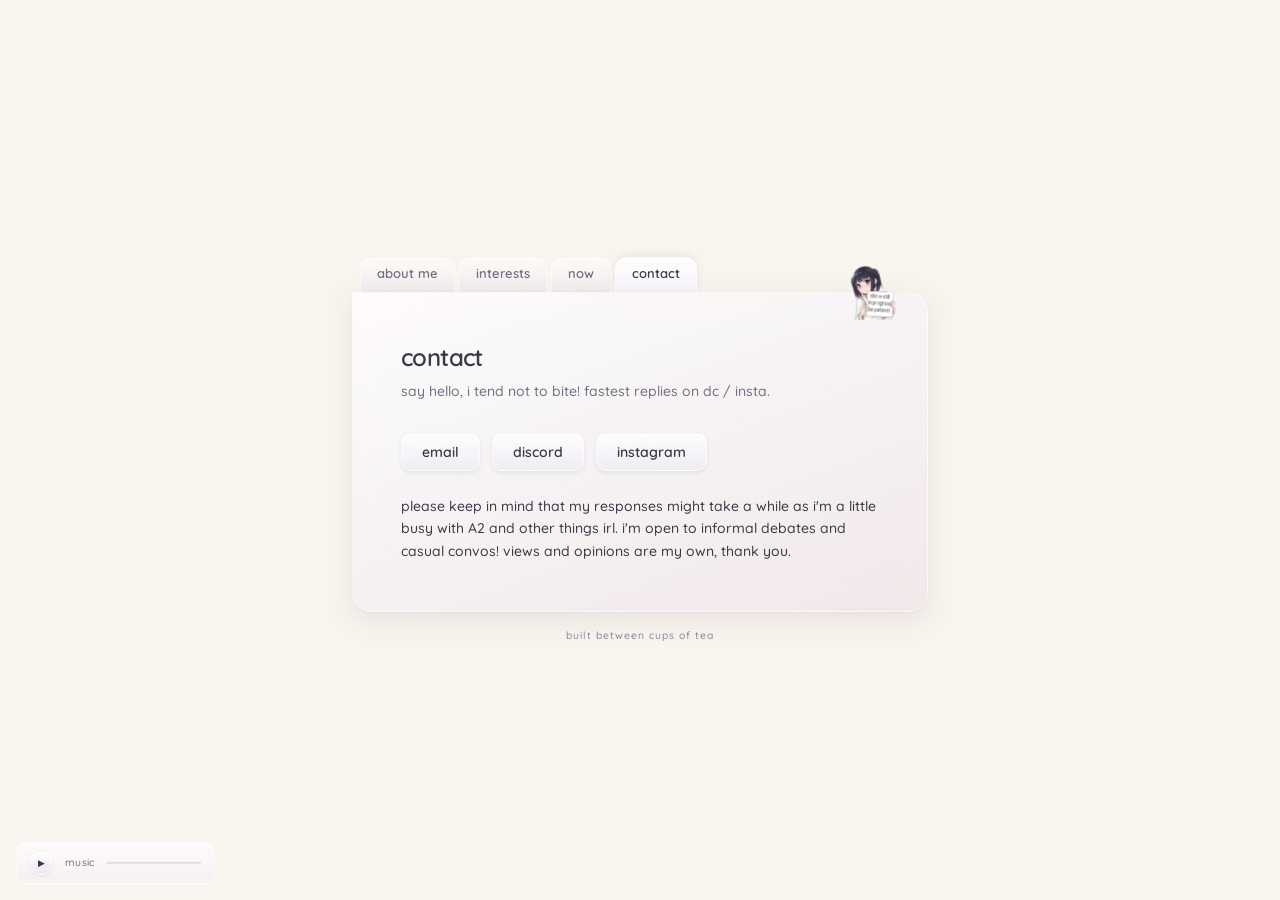
==== contact/index.html @ ceaa52cf "Update index.html" ====
<!DOCTYPE html>
<html lang="en">
<head>
<meta charset="utf-8"/>
<meta name="viewport" content="width=device-width, initial-scale=1"/>
<title>⋆.𐙚 ̊ · 𖹭 ֶָ֢.</title>
<meta name="description" content="at the end of every tether."/>
<meta name="author" content="veqiel"/>
<meta property="og:title" content="veqiel — a small personal website"/>
<meta property="og:description" content="at the end of every tether."/>
<meta property="og:type" content="website"/>
<meta name="twitter:card" content="summary"/>
<link rel="preconnect" href="https://fonts.googleapis.com"/>
<link rel="preconnect" href="https://fonts.gstatic.com" crossorigin="anonymous"/>
<link rel="stylesheet" href="https://fonts.googleapis.com/css2?family=Quicksand:wght@400;500;600;700&display=swap"/>
<link rel="stylesheet" href="../assets/styles.css"/>
<link rel="icon" href="../favicon.ico" type="image/x-icon"/>
</head>
<body>
<main class="relative min-h-screen w-full overflow-hidden bg-background">
  <div aria-hidden="true" class="fixed inset-0 overflow-hidden pointer-events-none"><span class="heart-fall" style="--left:32.383276%;--size:0.976274rem;--duration:22.414952s;--delay:-1.448726s;--heart-opacity:0.460765;--drift:-5.372443px">&lt;3</span><span class="heart-fall" style="--left:5.799892%;--size:1.511154rem;--duration:12.599931s;--delay:-8.672914s;--heart-opacity:0.320957;--drift:-16.371479px">&lt;3</span><span class="heart-fall" style="--left:42.451919%;--size:1.990278rem;--duration:13.980831s;--delay:-4.464779s;--heart-opacity:0.488230;--drift:17.908358px">&lt;3</span><span class="heart-fall" style="--left:57.710295%;--size:1.345021rem;--duration:27.620082s;--delay:-0.931654s;--heart-opacity:0.557541;--drift:-8.415629px">&lt;3</span><span class="heart-fall" style="--left:14.425508%;--size:0.926688rem;--duration:16.935709s;--delay:-16.322527s;--heart-opacity:0.354218;--drift:3.264007px">&lt;3</span><span class="heart-fall" style="--left:63.891347%;--size:1.308596rem;--duration:20.763911s;--delay:-1.255779s;--heart-opacity:0.317880;--drift:-11.761651px">&lt;3</span><span class="heart-fall" style="--left:68.039997%;--size:1.391388rem;--duration:17.026355s;--delay:-11.711237s;--heart-opacity:0.435955;--drift:-8.009320px">&lt;3</span><span class="heart-fall" style="--left:79.437948%;--size:1.798492rem;--duration:15.905544s;--delay:-11.488474s;--heart-opacity:0.457559;--drift:15.005500px">&lt;3</span><span class="heart-fall" style="--left:72.944529%;--size:1.181907rem;--duration:27.682798s;--delay:-2.361316s;--heart-opacity:0.425437;--drift:10.285637px">&lt;3</span><span class="heart-fall" style="--left:15.198453%;--size:1.483445rem;--duration:12.627316s;--delay:-13.364317s;--heart-opacity:0.529371;--drift:2.921038px">&lt;3</span><span class="heart-fall" style="--left:87.547781%;--size:1.220621rem;--duration:23.124726s;--delay:-11.887398s;--heart-opacity:0.473969;--drift:-1.751787px">&lt;3</span><span class="heart-fall" style="--left:83.996778%;--size:2.167022rem;--duration:19.585573s;--delay:-13.283044s;--heart-opacity:0.318201;--drift:8.059681px">&lt;3</span><span class="heart-fall" style="--left:64.712885%;--size:2.239644rem;--duration:25.150797s;--delay:-5.691911s;--heart-opacity:0.415737;--drift:6.746109px">&lt;3</span><span class="heart-fall" style="--left:2.256293%;--size:1.442543rem;--duration:14.688774s;--delay:-2.341916s;--heart-opacity:0.317686;--drift:10.729320px">&lt;3</span><span class="heart-fall" style="--left:12.934022%;--size:1.121422rem;--duration:18.255195s;--delay:-17.428439s;--heart-opacity:0.324174;--drift:-2.032504px">&lt;3</span><span class="heart-fall" style="--left:54.943991%;--size:2.075076rem;--duration:25.108477s;--delay:-17.279689s;--heart-opacity:0.383526;--drift:-3.388139px">&lt;3</span><span class="heart-fall" style="--left:35.877117%;--size:2.076289rem;--duration:27.323699s;--delay:-3.018418s;--heart-opacity:0.352865;--drift:-10.721725px">&lt;3</span><span class="heart-fall" style="--left:23.333608%;--size:1.477444rem;--duration:21.425976s;--delay:-5.254932s;--heart-opacity:0.301228;--drift:-3.242140px">&lt;3</span><span class="heart-fall" style="--left:36.925357%;--size:1.599512rem;--duration:27.249567s;--delay:-13.809873s;--heart-opacity:0.454647;--drift:4.703710px">&lt;3</span><span class="heart-fall" style="--left:67.620008%;--size:0.830989rem;--duration:26.392528s;--delay:-15.599390s;--heart-opacity:0.562354;--drift:11.914925px">&lt;3</span><span class="heart-fall" style="--left:39.237891%;--size:1.348468rem;--duration:13.656593s;--delay:-12.685791s;--heart-opacity:0.318674;--drift:-17.306095px">&lt;3</span><span class="heart-fall" style="--left:20.876319%;--size:0.993455rem;--duration:17.440858s;--delay:-1.051512s;--heart-opacity:0.300070;--drift:-13.949403px">&lt;3</span></div>

  <div class="relative z-10 flex min-h-screen items-center justify-center px-6 py-16">
    <div class="w-full max-w-xl fade-in">
      <nav class="flex flex-wrap items-end gap-1 px-2">
        <a class="aero-tab" href="/">about me</a>
        <a class="aero-tab" href="/interests/">interests</a>
        <a class="aero-tab" href="/now/">now</a>
        <a class="aero-tab active" href="/contact/" data-status="active" aria-current="page">contact</a>
      </nav>

      <div class="relative">
        <img src="../assets/avatar.png" alt="a small glossy pastel orb" loading="lazy" width="512" height="512"
             class="absolute -top-7 right-7 z-20 h-14 w-14 object-contain"/>

        <article class="glass-card rounded-2xl rounded-tl-none p-8 pt-12 sm:p-12 sm:pt-12">
          <header class="mb-8 fade-in-up" style="animation-delay:0.1s">
            <h1 class="text-2xl font-semibold tracking-tight text-foreground">contact</h1>
            <p class="mt-2 text-sm text-muted-foreground">say hello, i tend not to bite! fastest replies on dc / insta.</p>
          </header>
          <section class="fade-in-up" style="animation-delay:0.2s">
            <div class="flex flex-wrap gap-3">
              <a href="mailto:contactkuridasu@gmail.com" class="aero-button">email</a>
              <a href="https://discordid.netlify.app/?id=1357272475926269962" target="_blank" rel="noopener noreferrer" class="aero-button">discord</a>
              <a href="https://www.instagram.com/rrrriddaaa/" target="_blank" rel="noopener noreferrer" class="aero-button">instagram</a>
            </div>
            <p class="mt-6 text-sm leading-relaxed text-foreground">please keep in mind that my responses might take a while as i'm a little busy with A2 and other things irl. i'm open to informal debates and casual convos! views and opinions are my own, thank you.</p>
          </section>
        </article>
      </div>

      <p class="mt-4 text-center text-[0.65rem] tracking-widest text-muted-foreground/80 fade-in-up" style="animation-delay:0.45s">
        built between cups of tea
      </p>
    </div>
  </div>

    <div class="fixed bottom-4 left-4 z-50 aero-panel flex items-center gap-3 px-3 py-2 fade-in-up" style="animation-delay:0.5s">
    <audio id="bg-audio" src="https://ia600505.us.archive.org/9/items/adore_-_dancing_while_the_world_burns_mp3.pm/adore_-_dancing_while_the_world_burns_%28mp3.pm%29.mp3" preload="none"></audio>
    <button type="button" id="play-btn" aria-label="play" class="aero-mini-btn">&#9654;</button>
    <span class="text-[0.65rem] tracking-wide text-muted-foreground">music</span>
    <div class="aero-progress ml-auto"><div class="aero-progress-fill" id="progress-fill" style="width:0%"></div></div>
  </div>

</main>

<script>
(function () {
  var audio = document.getElementById('bg-audio');
  var btn = document.getElementById('play-btn');
  var fill = document.getElementById('progress-fill');
  if (!audio || !btn) return;
  btn.addEventListener('click', function () {
    if (audio.paused) { audio.play().catch(function(){}); btn.innerHTML = '&#10074;&#10074;'; }
    else { audio.pause(); btn.innerHTML = '&#9654;'; }
  });
  audio.addEventListener('timeupdate', function () {
    if (audio.duration && fill) fill.style.width = (audio.currentTime / audio.duration * 100) + '%';
  });
  audio.addEventListener('ended', function () { btn.innerHTML = '&#9654;'; });
})();
</script>

</body>
</html>
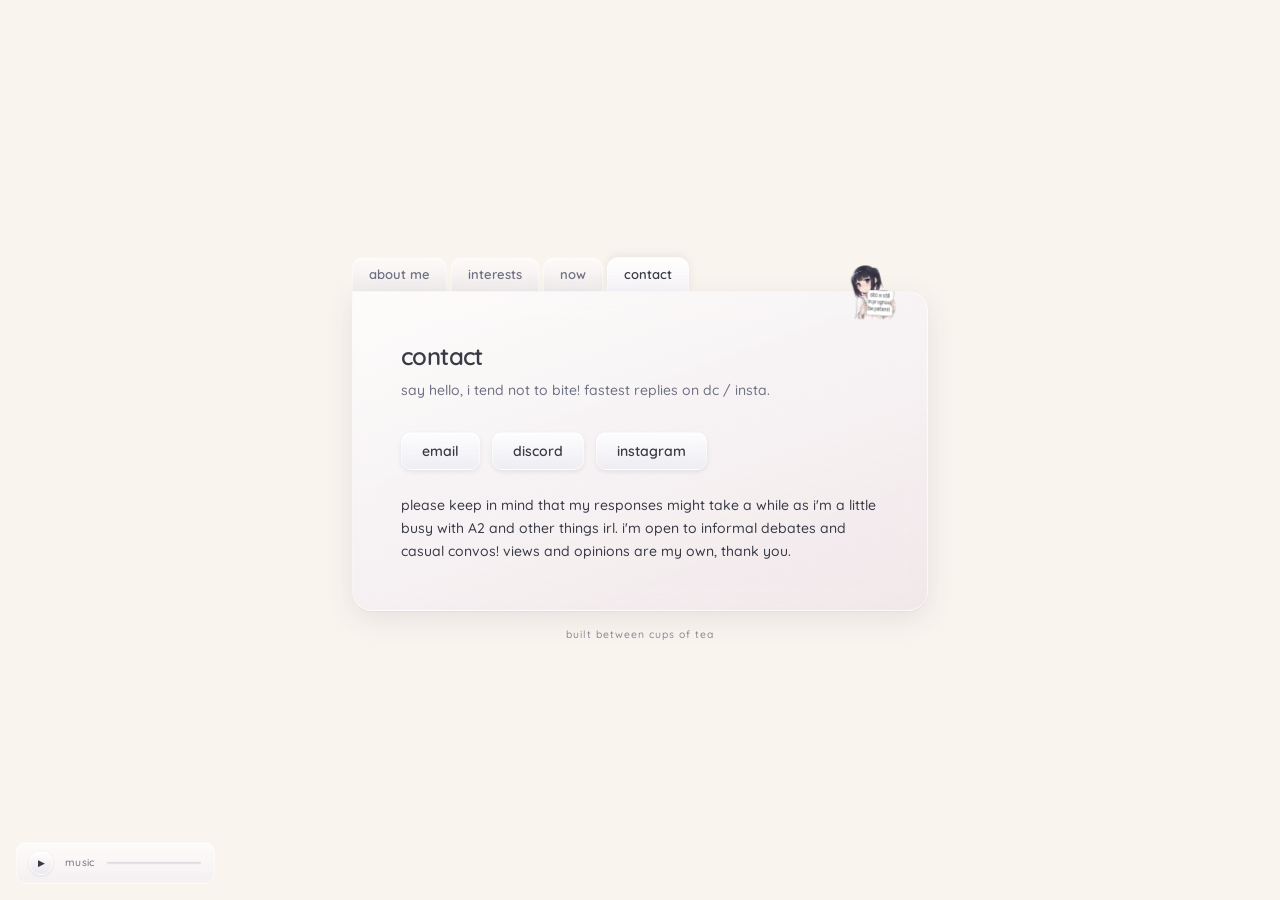
==== commit 745f4162: "Update index.html" ====
--- a/contact/index.html
+++ b/contact/index.html
@@ -22,7 +22,7 @@
 
   <div class="relative z-10 flex min-h-screen items-center justify-center px-6 py-16">
     <div class="w-full max-w-xl fade-in">
-      <nav class="flex flex-wrap items-end gap-1 px-2">
+      <nav class="flex flex-wrap items-end gap-1" style="margin-bottom:-1px">
         <a class="aero-tab" href="/">about me</a>
         <a class="aero-tab" href="/interests/">interests</a>
         <a class="aero-tab" href="/now/">now</a>
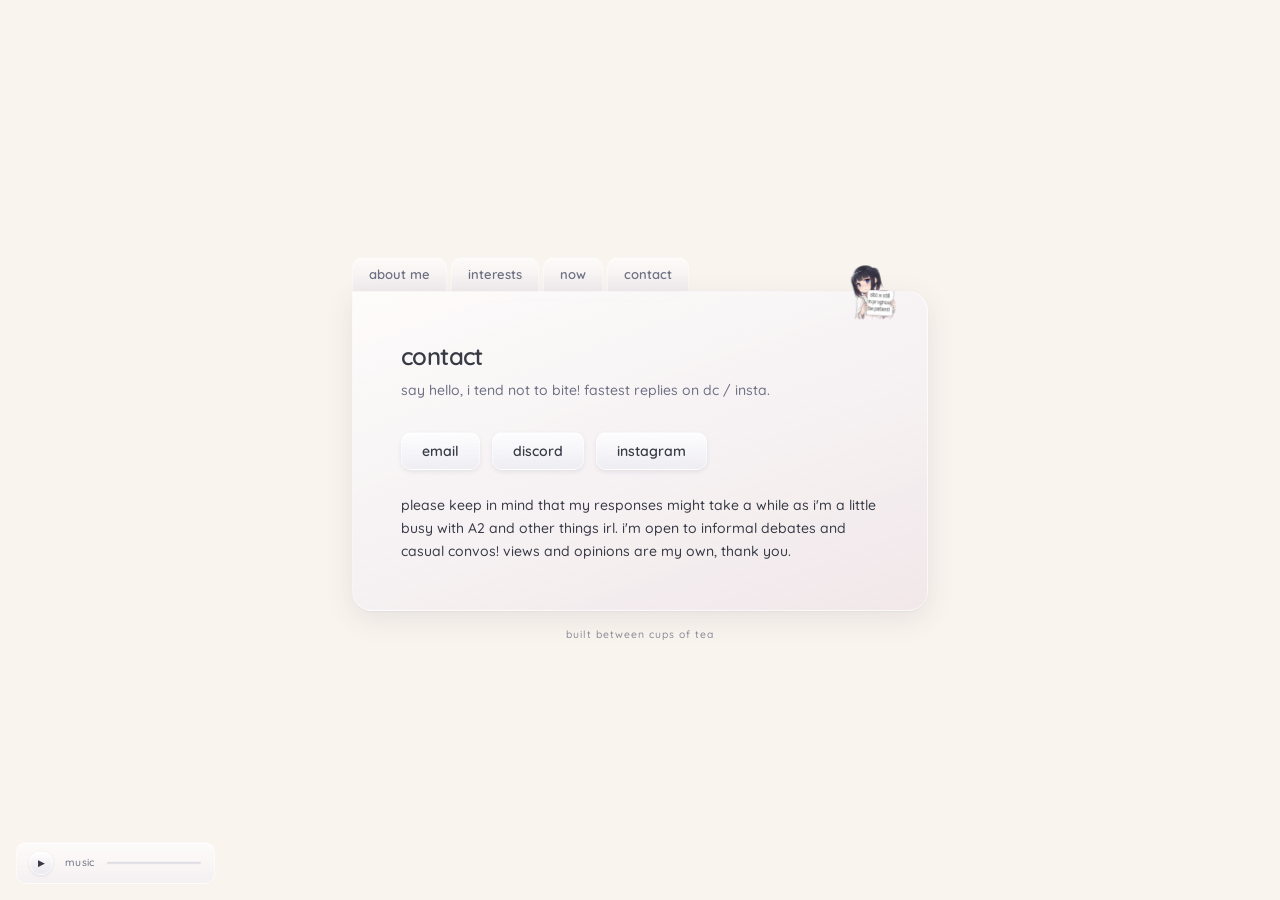
==== commit 9eb2e7f4: "Add files via upload" ====
--- a/contact/index.html
+++ b/contact/index.html
@@ -13,24 +13,24 @@
 <link rel="preconnect" href="https://fonts.googleapis.com"/>
 <link rel="preconnect" href="https://fonts.gstatic.com" crossorigin="anonymous"/>
 <link rel="stylesheet" href="https://fonts.googleapis.com/css2?family=Quicksand:wght@400;500;600;700&display=swap"/>
-<link rel="stylesheet" href="../assets/styles.css"/>
-<link rel="icon" href="../favicon.ico" type="image/x-icon"/>
+<link rel="stylesheet" href="/assets/styles.css"/>
+<link rel="icon" href="/favicon.ico" type="image/x-icon"/>
 </head>
 <body>
 <main class="relative min-h-screen w-full overflow-hidden bg-background">
   <div aria-hidden="true" class="fixed inset-0 overflow-hidden pointer-events-none"><span class="heart-fall" style="--left:32.383276%;--size:0.976274rem;--duration:22.414952s;--delay:-1.448726s;--heart-opacity:0.460765;--drift:-5.372443px">&lt;3</span><span class="heart-fall" style="--left:5.799892%;--size:1.511154rem;--duration:12.599931s;--delay:-8.672914s;--heart-opacity:0.320957;--drift:-16.371479px">&lt;3</span><span class="heart-fall" style="--left:42.451919%;--size:1.990278rem;--duration:13.980831s;--delay:-4.464779s;--heart-opacity:0.488230;--drift:17.908358px">&lt;3</span><span class="heart-fall" style="--left:57.710295%;--size:1.345021rem;--duration:27.620082s;--delay:-0.931654s;--heart-opacity:0.557541;--drift:-8.415629px">&lt;3</span><span class="heart-fall" style="--left:14.425508%;--size:0.926688rem;--duration:16.935709s;--delay:-16.322527s;--heart-opacity:0.354218;--drift:3.264007px">&lt;3</span><span class="heart-fall" style="--left:63.891347%;--size:1.308596rem;--duration:20.763911s;--delay:-1.255779s;--heart-opacity:0.317880;--drift:-11.761651px">&lt;3</span><span class="heart-fall" style="--left:68.039997%;--size:1.391388rem;--duration:17.026355s;--delay:-11.711237s;--heart-opacity:0.435955;--drift:-8.009320px">&lt;3</span><span class="heart-fall" style="--left:79.437948%;--size:1.798492rem;--duration:15.905544s;--delay:-11.488474s;--heart-opacity:0.457559;--drift:15.005500px">&lt;3</span><span class="heart-fall" style="--left:72.944529%;--size:1.181907rem;--duration:27.682798s;--delay:-2.361316s;--heart-opacity:0.425437;--drift:10.285637px">&lt;3</span><span class="heart-fall" style="--left:15.198453%;--size:1.483445rem;--duration:12.627316s;--delay:-13.364317s;--heart-opacity:0.529371;--drift:2.921038px">&lt;3</span><span class="heart-fall" style="--left:87.547781%;--size:1.220621rem;--duration:23.124726s;--delay:-11.887398s;--heart-opacity:0.473969;--drift:-1.751787px">&lt;3</span><span class="heart-fall" style="--left:83.996778%;--size:2.167022rem;--duration:19.585573s;--delay:-13.283044s;--heart-opacity:0.318201;--drift:8.059681px">&lt;3</span><span class="heart-fall" style="--left:64.712885%;--size:2.239644rem;--duration:25.150797s;--delay:-5.691911s;--heart-opacity:0.415737;--drift:6.746109px">&lt;3</span><span class="heart-fall" style="--left:2.256293%;--size:1.442543rem;--duration:14.688774s;--delay:-2.341916s;--heart-opacity:0.317686;--drift:10.729320px">&lt;3</span><span class="heart-fall" style="--left:12.934022%;--size:1.121422rem;--duration:18.255195s;--delay:-17.428439s;--heart-opacity:0.324174;--drift:-2.032504px">&lt;3</span><span class="heart-fall" style="--left:54.943991%;--size:2.075076rem;--duration:25.108477s;--delay:-17.279689s;--heart-opacity:0.383526;--drift:-3.388139px">&lt;3</span><span class="heart-fall" style="--left:35.877117%;--size:2.076289rem;--duration:27.323699s;--delay:-3.018418s;--heart-opacity:0.352865;--drift:-10.721725px">&lt;3</span><span class="heart-fall" style="--left:23.333608%;--size:1.477444rem;--duration:21.425976s;--delay:-5.254932s;--heart-opacity:0.301228;--drift:-3.242140px">&lt;3</span><span class="heart-fall" style="--left:36.925357%;--size:1.599512rem;--duration:27.249567s;--delay:-13.809873s;--heart-opacity:0.454647;--drift:4.703710px">&lt;3</span><span class="heart-fall" style="--left:67.620008%;--size:0.830989rem;--duration:26.392528s;--delay:-15.599390s;--heart-opacity:0.562354;--drift:11.914925px">&lt;3</span><span class="heart-fall" style="--left:39.237891%;--size:1.348468rem;--duration:13.656593s;--delay:-12.685791s;--heart-opacity:0.318674;--drift:-17.306095px">&lt;3</span><span class="heart-fall" style="--left:20.876319%;--size:0.993455rem;--duration:17.440858s;--delay:-1.051512s;--heart-opacity:0.300070;--drift:-13.949403px">&lt;3</span></div>
 
-  <div class="relative z-10 flex min-h-screen items-center justify-center px-6 py-16">
+  <div id="page-content" class="relative z-10 flex min-h-screen items-center justify-center px-6 py-16">
     <div class="w-full max-w-xl fade-in">
       <nav class="flex flex-wrap items-end gap-1" style="margin-bottom:-1px">
-        <a class="aero-tab" href="/">about me</a>
-        <a class="aero-tab" href="/interests/">interests</a>
-        <a class="aero-tab" href="/now/">now</a>
-        <a class="aero-tab active" href="/contact/" data-status="active" aria-current="page">contact</a>
+        <a class="aero-tab" href="/" data-page>about me</a>
+        <a class="aero-tab" href="/interests/" data-page>interests</a>
+        <a class="aero-tab" href="/now/" data-page>now</a>
+        <a class="aero-tab active" href="/contact/" data-page aria-current="page">contact</a>
       </nav>
 
       <div class="relative">
-        <img src="../assets/avatar.png" alt="a small glossy pastel orb" loading="lazy" width="512" height="512"
+        <img src="/assets/avatar.png" alt="a small glossy pastel orb" loading="lazy" width="512" height="512"
              class="absolute -top-7 right-7 z-20 h-14 w-14 object-contain"/>
 
         <article class="glass-card rounded-2xl rounded-tl-none p-8 pt-12 sm:p-12 sm:pt-12">
@@ -64,22 +64,8 @@
 
 </main>
 
-<script>
-(function () {
-  var audio = document.getElementById('bg-audio');
-  var btn = document.getElementById('play-btn');
-  var fill = document.getElementById('progress-fill');
-  if (!audio || !btn) return;
-  btn.addEventListener('click', function () {
-    if (audio.paused) { audio.play().catch(function(){}); btn.innerHTML = '&#10074;&#10074;'; }
-    else { audio.pause(); btn.innerHTML = '&#9654;'; }
-  });
-  audio.addEventListener('timeupdate', function () {
-    if (audio.duration && fill) fill.style.width = (audio.currentTime / audio.duration * 100) + '%';
-  });
-  audio.addEventListener('ended', function () { btn.innerHTML = '&#9654;'; });
-})();
-</script>
+
+<script src="../assets/navigation.js"></script>
 
 </body>
 </html>
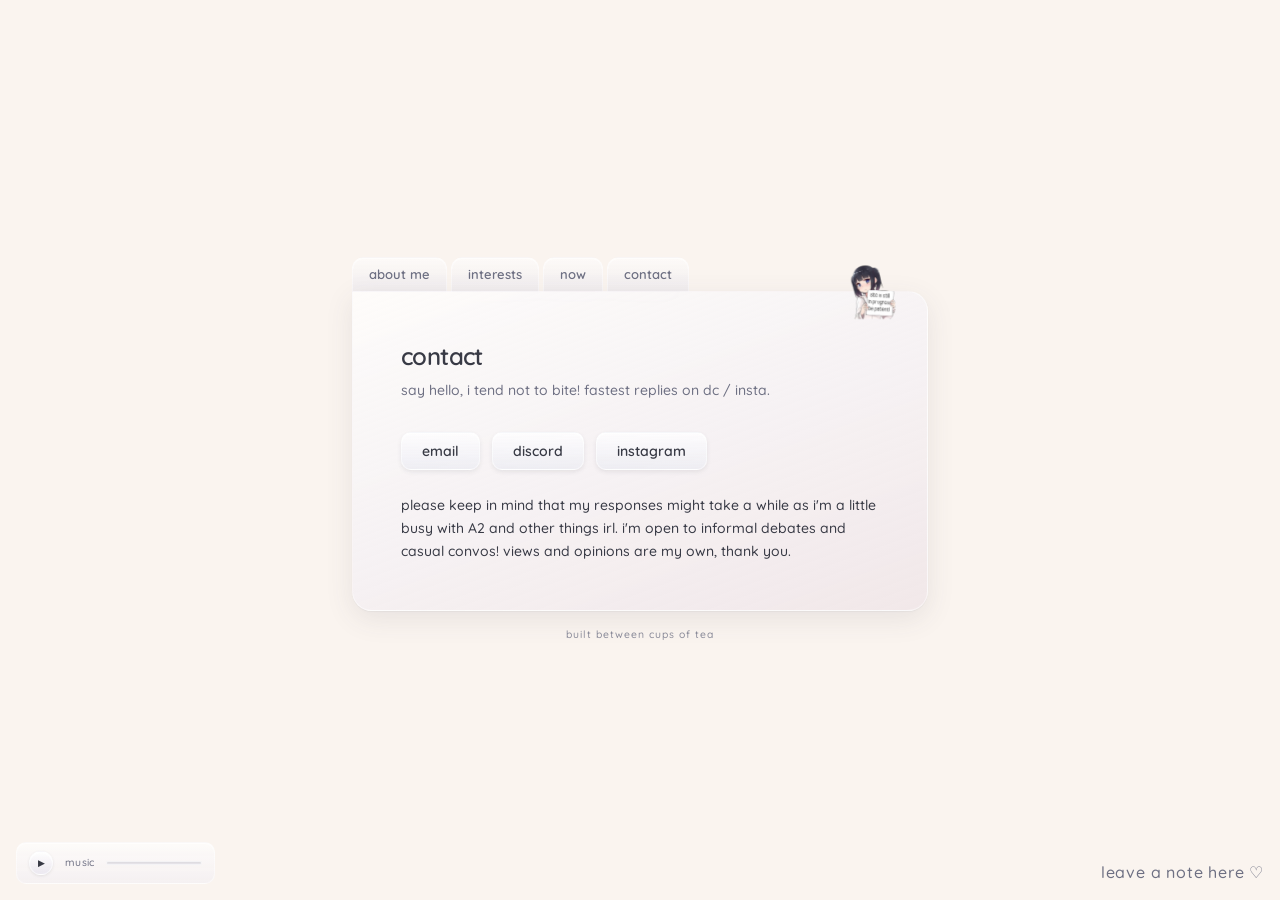
==== commit 40b08150: "Update index.html" ====
--- a/contact/index.html
+++ b/contact/index.html
@@ -62,6 +62,13 @@
     <div class="aero-progress ml-auto"><div class="aero-progress-fill" id="progress-fill" style="width:0%"></div></div>
   </div>
 
+  <div class="chatbox-corner" id="chatbox-corner">
+  <button type="button" class="chatbox-toggle" id="chatbox-toggle" style="border:none;font:inherit">leave a note here ♡</button>
+  <div class="chatbox-frame-wrap" id="chatbox-frame-wrap">
+    <iframe src="https://www5.cbox.ws/box/?boxid=965327&boxtag=ttJyG0" width="100%" height="450" allowtransparency="yes" allow="autoplay" frameborder="0" marginheight="0" marginwidth="0" scrolling="auto"></iframe>
+  </div>
+</div>
+  
 </main>
 
 
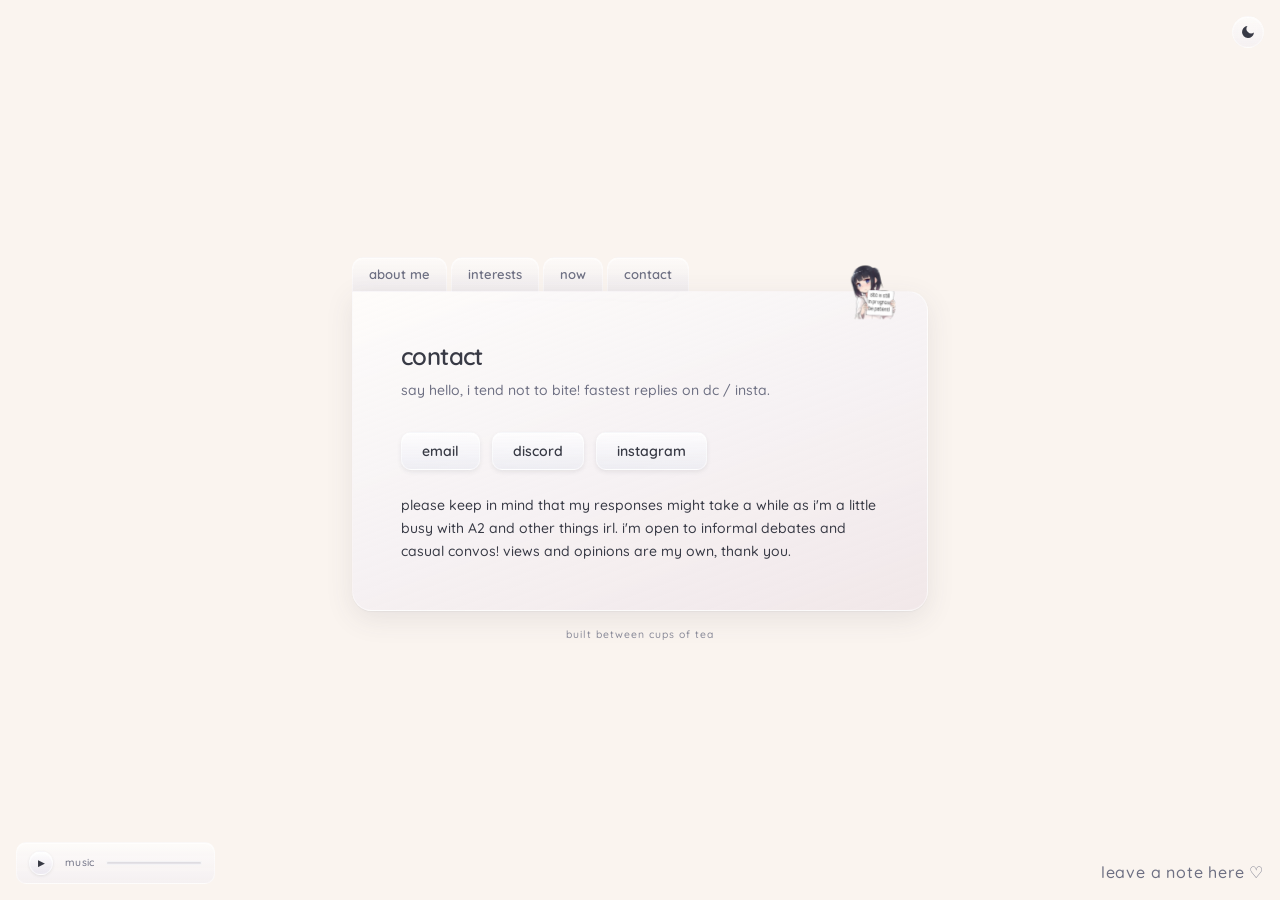
==== commit 44458270: "Update index.html" ====
--- a/contact/index.html
+++ b/contact/index.html
@@ -1,6 +1,15 @@
 <!DOCTYPE html>
 <html lang="en">
 <head>
+  <script>
+(function(){
+  var saved = localStorage.getItem('theme');
+  var prefersDark = window.matchMedia('(prefers-color-scheme: dark)').matches;
+  if (saved === 'dark' || (!saved && prefersDark)) {
+    document.documentElement.classList.add('dark');
+  }
+})();
+</script>
 <meta charset="utf-8"/>
 <meta name="viewport" content="width=device-width, initial-scale=1"/>
 <title>⋆.𐙚 ̊ · 𖹭 ֶָ֢.</title>
@@ -18,6 +27,11 @@
 </head>
 <body>
 <main class="relative min-h-screen w-full overflow-hidden bg-background">
+  <button type="button" class="theme-toggle" id="theme-toggle" aria-label="toggle dark mode">
+  <svg viewBox="0 0 24 24" fill="currentColor" aria-hidden="true">
+    <path d="M21 12.79A9 9 0 1 1 11.21 3 7 7 0 0 0 21 12.79Z"/>
+  </svg>
+</button>
   <div aria-hidden="true" class="fixed inset-0 overflow-hidden pointer-events-none"><span class="heart-fall" style="--left:32.383276%;--size:0.976274rem;--duration:22.414952s;--delay:-1.448726s;--heart-opacity:0.460765;--drift:-5.372443px">&lt;3</span><span class="heart-fall" style="--left:5.799892%;--size:1.511154rem;--duration:12.599931s;--delay:-8.672914s;--heart-opacity:0.320957;--drift:-16.371479px">&lt;3</span><span class="heart-fall" style="--left:42.451919%;--size:1.990278rem;--duration:13.980831s;--delay:-4.464779s;--heart-opacity:0.488230;--drift:17.908358px">&lt;3</span><span class="heart-fall" style="--left:57.710295%;--size:1.345021rem;--duration:27.620082s;--delay:-0.931654s;--heart-opacity:0.557541;--drift:-8.415629px">&lt;3</span><span class="heart-fall" style="--left:14.425508%;--size:0.926688rem;--duration:16.935709s;--delay:-16.322527s;--heart-opacity:0.354218;--drift:3.264007px">&lt;3</span><span class="heart-fall" style="--left:63.891347%;--size:1.308596rem;--duration:20.763911s;--delay:-1.255779s;--heart-opacity:0.317880;--drift:-11.761651px">&lt;3</span><span class="heart-fall" style="--left:68.039997%;--size:1.391388rem;--duration:17.026355s;--delay:-11.711237s;--heart-opacity:0.435955;--drift:-8.009320px">&lt;3</span><span class="heart-fall" style="--left:79.437948%;--size:1.798492rem;--duration:15.905544s;--delay:-11.488474s;--heart-opacity:0.457559;--drift:15.005500px">&lt;3</span><span class="heart-fall" style="--left:72.944529%;--size:1.181907rem;--duration:27.682798s;--delay:-2.361316s;--heart-opacity:0.425437;--drift:10.285637px">&lt;3</span><span class="heart-fall" style="--left:15.198453%;--size:1.483445rem;--duration:12.627316s;--delay:-13.364317s;--heart-opacity:0.529371;--drift:2.921038px">&lt;3</span><span class="heart-fall" style="--left:87.547781%;--size:1.220621rem;--duration:23.124726s;--delay:-11.887398s;--heart-opacity:0.473969;--drift:-1.751787px">&lt;3</span><span class="heart-fall" style="--left:83.996778%;--size:2.167022rem;--duration:19.585573s;--delay:-13.283044s;--heart-opacity:0.318201;--drift:8.059681px">&lt;3</span><span class="heart-fall" style="--left:64.712885%;--size:2.239644rem;--duration:25.150797s;--delay:-5.691911s;--heart-opacity:0.415737;--drift:6.746109px">&lt;3</span><span class="heart-fall" style="--left:2.256293%;--size:1.442543rem;--duration:14.688774s;--delay:-2.341916s;--heart-opacity:0.317686;--drift:10.729320px">&lt;3</span><span class="heart-fall" style="--left:12.934022%;--size:1.121422rem;--duration:18.255195s;--delay:-17.428439s;--heart-opacity:0.324174;--drift:-2.032504px">&lt;3</span><span class="heart-fall" style="--left:54.943991%;--size:2.075076rem;--duration:25.108477s;--delay:-17.279689s;--heart-opacity:0.383526;--drift:-3.388139px">&lt;3</span><span class="heart-fall" style="--left:35.877117%;--size:2.076289rem;--duration:27.323699s;--delay:-3.018418s;--heart-opacity:0.352865;--drift:-10.721725px">&lt;3</span><span class="heart-fall" style="--left:23.333608%;--size:1.477444rem;--duration:21.425976s;--delay:-5.254932s;--heart-opacity:0.301228;--drift:-3.242140px">&lt;3</span><span class="heart-fall" style="--left:36.925357%;--size:1.599512rem;--duration:27.249567s;--delay:-13.809873s;--heart-opacity:0.454647;--drift:4.703710px">&lt;3</span><span class="heart-fall" style="--left:67.620008%;--size:0.830989rem;--duration:26.392528s;--delay:-15.599390s;--heart-opacity:0.562354;--drift:11.914925px">&lt;3</span><span class="heart-fall" style="--left:39.237891%;--size:1.348468rem;--duration:13.656593s;--delay:-12.685791s;--heart-opacity:0.318674;--drift:-17.306095px">&lt;3</span><span class="heart-fall" style="--left:20.876319%;--size:0.993455rem;--duration:17.440858s;--delay:-1.051512s;--heart-opacity:0.300070;--drift:-13.949403px">&lt;3</span></div>
 
   <div id="page-content" class="relative z-10 flex min-h-screen items-center justify-center px-6 py-16">
@@ -74,5 +88,36 @@
 
 <script src="../assets/navigation.js"></script>
 
+  <script>
+(function () {
+  var corner = document.getElementById('chatbox-corner');
+  var toggle = document.getElementById('chatbox-toggle');
+  var panel = document.getElementById('chatbox-frame-wrap');
+  if (!corner || !toggle || !panel) return;
+
+  toggle.addEventListener('click', function (e) {
+    e.stopPropagation();
+    panel.classList.toggle('is-open');
+  });
+
+  document.addEventListener('click', function (e) {
+    if (!corner.contains(e.target)) {
+      panel.classList.remove('is-open');
+    }
+  });
+})();
+</script>
+
+  <script>
+(function () {
+  var btn = document.getElementById('theme-toggle');
+  if (!btn) return;
+  btn.addEventListener('click', function () {
+    var isDark = document.documentElement.classList.toggle('dark');
+    localStorage.setItem('theme', isDark ? 'dark' : 'light');
+  });
+})();
+</script>
+  
 </body>
 </html>
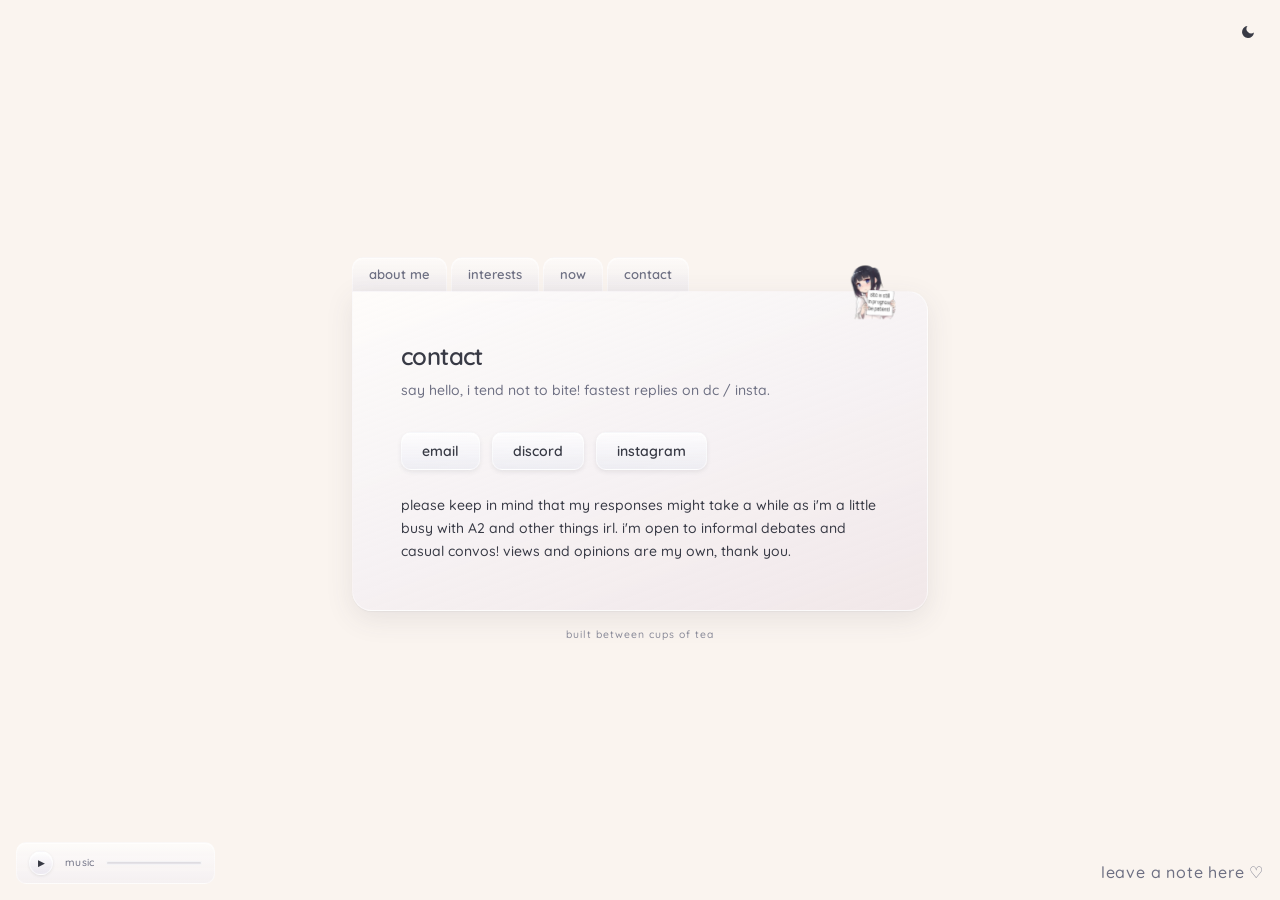
==== commit 498727e3: "Update index.html" ====
--- a/contact/index.html
+++ b/contact/index.html
@@ -54,7 +54,7 @@
           </header>
           <section class="fade-in-up" style="animation-delay:0.2s">
             <div class="flex flex-wrap gap-3">
-              <a href="mailto:contactkuridasu@gmail.com" class="aero-button">email</a>
+              <a href="https://mail.google.com/mail/?view=cm&fs=1&to=hello@example.com" target="_blank" rel="noopener noreferrer" class="aero-button">email</a>
               <a href="https://discordid.netlify.app/?id=1357272475926269962" target="_blank" rel="noopener noreferrer" class="aero-button">discord</a>
               <a href="https://www.instagram.com/rrrriddaaa/" target="_blank" rel="noopener noreferrer" class="aero-button">instagram</a>
             </div>
